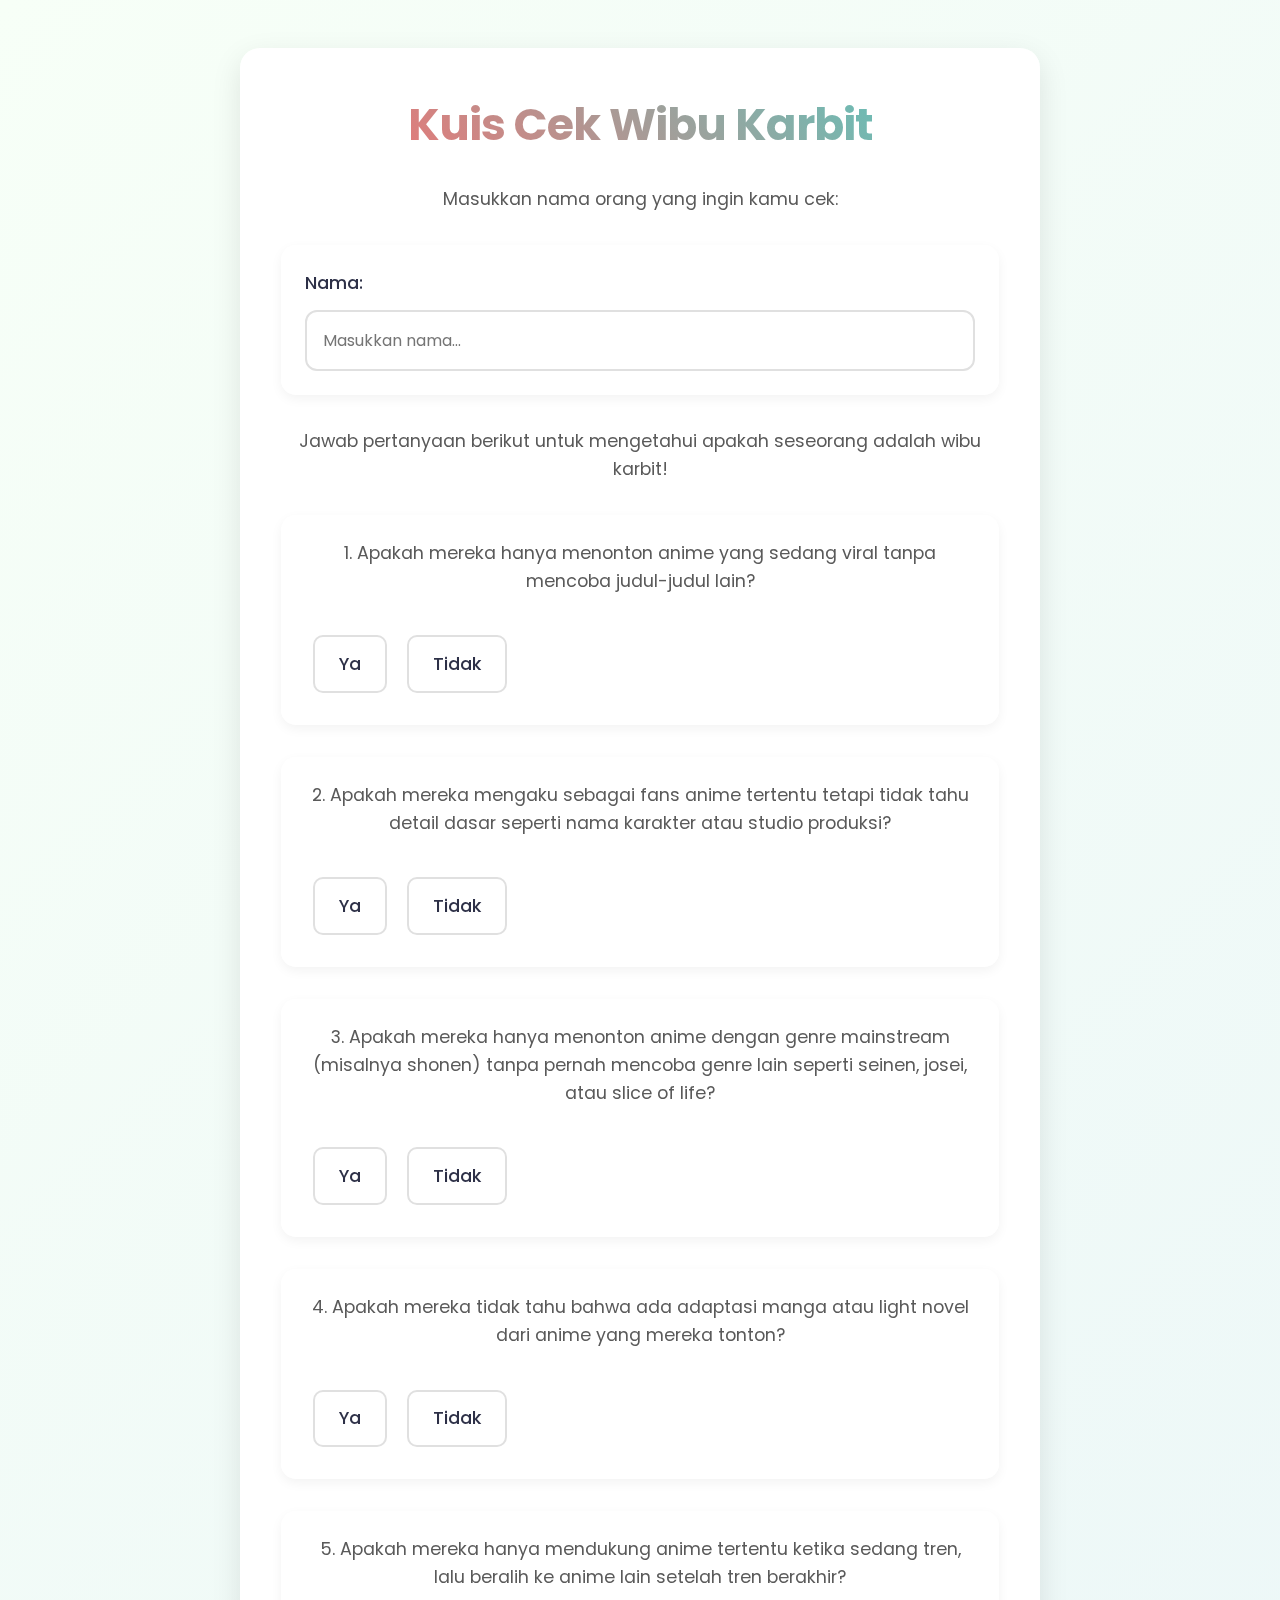
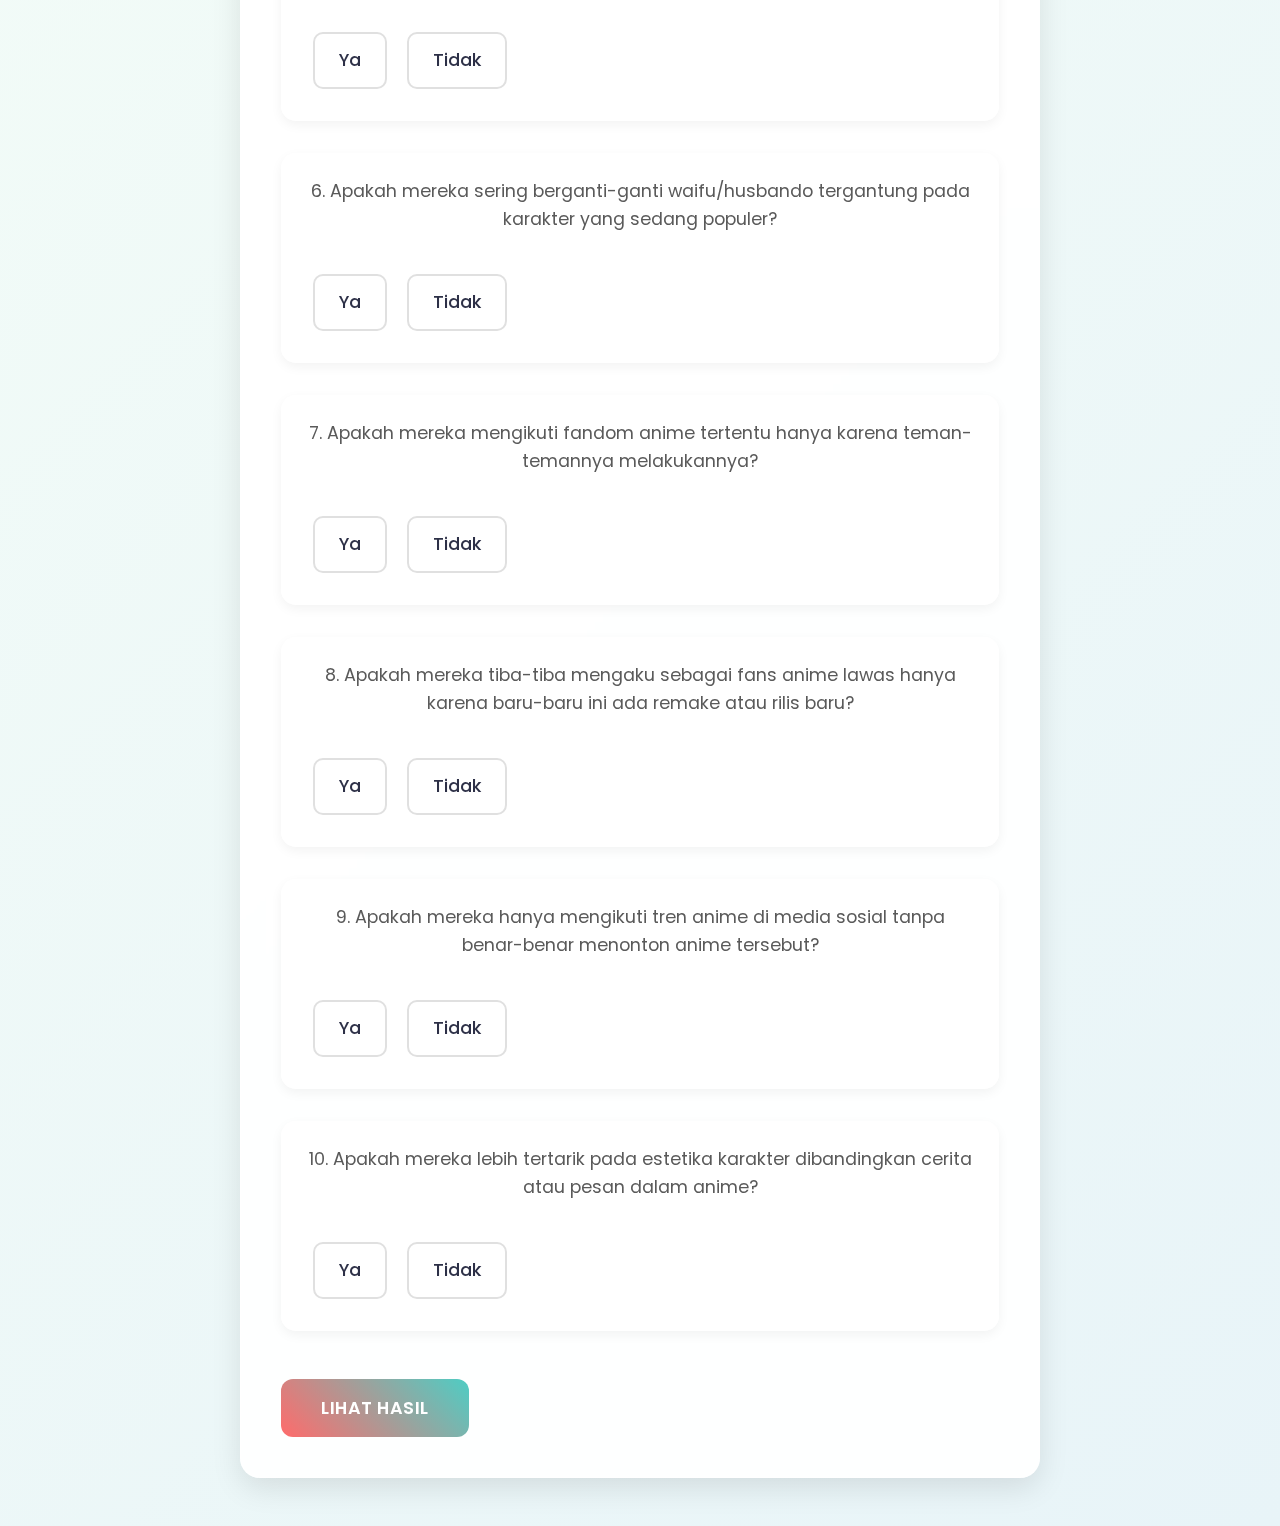
==== quiz.html @ 010d801a "first commit" ====
<!DOCTYPE html>
<html lang="id">
<head>
  <meta charset="UTF-8">
  <meta name="viewport" content="width=device-width, initial-scale=1.0">
  <title>Kuis Cek Karbit</title>
  <link rel="stylesheet" href="styles.css">
</head>
<body>
  <div class="container">
    <h1>Kuis Cek Wibu Karbit</h1>
    <p>Masukkan nama orang yang ingin kamu cek:</p>
    <form id="quizForm">
      <!-- Input Nama -->
      <div class="question">
        <label for="nameInput">Nama:</label>
        <input type="text" id="nameInput" placeholder="Masukkan nama..." required>
      </div>
      <p>Jawab pertanyaan berikut untuk mengetahui apakah seseorang adalah wibu karbit!</p>

      <!-- Pertanyaan 1 -->
      <div class="question">
        <p>1. Apakah mereka hanya menonton anime yang sedang viral tanpa mencoba judul-judul lain?</p>
        <input type="radio" id="q1_yes" name="q1" value="1">
        <label for="q1_yes">Ya</label>
        <input type="radio" id="q1_no" name="q1" value="0">
        <label for="q1_no">Tidak</label>
      </div>

      <!-- Pertanyaan 2 -->
      <div class="question">
        <p>2. Apakah mereka mengaku sebagai fans anime tertentu tetapi tidak tahu detail dasar seperti nama karakter atau studio produksi?</p>
        <input type="radio" id="q2_yes" name="q2" value="1">
        <label for="q2_yes">Ya</label>
        <input type="radio" id="q2_no" name="q2" value="0">
        <label for="q2_no">Tidak</label>
      </div>

      <!-- Pertanyaan 3 -->
      <div class="question">
        <p>3. Apakah mereka hanya menonton anime dengan genre mainstream (misalnya shonen) tanpa pernah mencoba genre lain seperti seinen, josei, atau slice of life?</p>
        <input type="radio" id="q3_yes" name="q3" value="1">
        <label for="q3_yes">Ya</label>
        <input type="radio" id="q3_no" name="q3" value="0">
        <label for="q3_no">Tidak</label>
      </div>

      <!-- Pertanyaan 4 -->
      <div class="question">
        <p>4. Apakah mereka tidak tahu bahwa ada adaptasi manga atau light novel dari anime yang mereka tonton?</p>
        <input type="radio" id="q4_yes" name="q4" value="1">
        <label for="q4_yes">Ya</label>
        <input type="radio" id="q4_no" name="q4" value="0">
        <label for="q4_no">Tidak</label>
      </div>

      <!-- Pertanyaan 5 -->
      <div class="question">
        <p>5. Apakah mereka hanya mendukung anime tertentu ketika sedang tren, lalu beralih ke anime lain setelah tren berakhir?</p>
        <input type="radio" id="q5_yes" name="q5" value="1">
        <label for="q5_yes">Ya</label>
        <input type="radio" id="q5_no" name="q5" value="0">
        <label for="q5_no">Tidak</label>
      </div>

      <!-- Pertanyaan 6 -->
      <div class="question">
        <p>6. Apakah mereka sering berganti-ganti waifu/husbando tergantung pada karakter yang sedang populer?</p>
        <input type="radio" id="q6_yes" name="q6" value="1">
        <label for="q6_yes">Ya</label>
        <input type="radio" id="q6_no" name="q6" value="0">
        <label for="q6_no">Tidak</label>
      </div>

      <!-- Pertanyaan 7 -->
      <div class="question">
        <p>7. Apakah mereka mengikuti fandom anime tertentu hanya karena teman-temannya melakukannya?</p>
        <input type="radio" id="q7_yes" name="q7" value="1">
        <label for="q7_yes">Ya</label>
        <input type="radio" id="q7_no" name="q7" value="0">
        <label for="q7_no">Tidak</label>
      </div>

      <!-- Pertanyaan 8 -->
      <div class="question">
        <p>8. Apakah mereka tiba-tiba mengaku sebagai fans anime lawas hanya karena baru-baru ini ada remake atau rilis baru?</p>
        <input type="radio" id="q8_yes" name="q8" value="1">
        <label for="q8_yes">Ya</label>
        <input type="radio" id="q8_no" name="q8" value="0">
        <label for="q8_no">Tidak</label>
      </div>

      <!-- Pertanyaan 9 -->
      <div class="question">
        <p>9. Apakah mereka hanya mengikuti tren anime di media sosial tanpa benar-benar menonton anime tersebut?</p>
        <input type="radio" id="q9_yes" name="q9" value="1">
        <label for="q9_yes">Ya</label>
        <input type="radio" id="q9_no" name="q9" value="0">
        <label for="q9_no">Tidak</label>
      </div>

      <!-- Pertanyaan 10 -->
      <div class="question">
        <p>10. Apakah mereka lebih tertarik pada estetika karakter dibandingkan cerita atau pesan dalam anime?</p>
        <input type="radio" id="q10_yes" name="q10" value="1">
        <label for="q10_yes">Ya</label>
        <input type="radio" id="q10_no" name="q10" value="0">
        <label for="q10_no">Tidak</label>
      </div>

      <!-- Tombol Submit -->
      <button type="submit" class="btn">Lihat Hasil</button>
    </form>
  </div>

  <script src="script.js"></script>
</body>
</html>
---- styles.css ----
/* styles.css */
@import url('https://fonts.googleapis.com/css2?family=Poppins:wght@400;500;600;700&display=swap');

/* Reset dan Base Styling */
* {
    margin: 0;
    padding: 0;
    box-sizing: border-box;
    font-family: 'Poppins', sans-serif;
  }
  
  :root {
    --primary: #FF6B6B;
    --secondary: #4ECDC4;
    --accent: #FFE66D;
    --dark: #2D3047;
    --light: #F7FFF7;
  }
  
  body {
    display: flex;
    justify-content: center;
    align-items: center;
    flex-direction: column; /* Agar elemen tetap vertikal */
    background: linear-gradient(135deg, var(--light) 0%, #e8f4f8 100%);
    min-height: 100vh;
    color: var(--dark);
    line-height: 1.6;
    padding: 1rem;
  }
  
  /* Container Utama */
  .container {
    max-width: 800px;
    margin: 2rem auto;
    background: rgba(255, 255, 255, 0.95);
    backdrop-filter: blur(10px);
    border-radius: 20px;
    padding: 2.5rem;
    box-shadow: 0 10px 30px rgba(0, 0, 0, 0.1);
    border: 1px solid rgba(255, 255, 255, 0.3);
    transition: transform 0.3s, box-shadow 0.3s;
  }
  
  .container:hover {
    transform: translateY(-5px);
    box-shadow: 0 15px 40px rgba(0, 0, 0, 0.15);
  }
  
  /* Typography */
  h1 {
    font-size: 2.8rem;
    margin-bottom: 1.5rem;
    background: linear-gradient(45deg, var(--primary), var(--secondary));
    -webkit-background-clip: text;
    background-clip: text;
    color: transparent;
    font-weight: 700;
    text-align: center;
    letter-spacing: -1px;
  }
  
  p {
    font-size: 1.1rem;
    color: #5a5a5a;
    margin-bottom: 2rem;
    text-align: center;
  }
  
  /* Form Elements */
  .question {
    margin-bottom: 2rem;
    background: rgba(255, 255, 255, 0.9);
    padding: 1.5rem;
    border-radius: 15px;
    box-shadow: 0 4px 12px rgba(0, 0, 0, 0.05);
  }
  
  label {
    display: block;
    font-weight: 500;
    margin-bottom: 0.8rem;
    color: var(--dark);
    font-size: 1.1rem;
  }
  
  input[type="text"] {
    width: 100%;
    padding: 1rem;
    border: 2px solid #e0e0e0;
    border-radius: 12px;
    font-size: 1rem;
    transition: all 0.3s ease;
    background: rgba(255, 255, 255, 0.9);
  }
  
  input[type="text"]:focus {
    border-color: var(--primary);
    box-shadow: 0 0 0 3px rgba(255, 107, 107, 0.2);
    outline: none;
  }
  
  /* Custom Radio Buttons */
  input[type="radio"] {
    display: none;
  }
  
  input[type="radio"] + label {
    display: inline-flex;
    align-items: center;
    padding: 0.8rem 1.5rem;
    margin: 0.5rem;
    border: 2px solid #e0e0e0;
    border-radius: 10px;
    background: white;
    cursor: pointer;
    transition: all 0.3s ease;
  }
  
  input[type="radio"]:checked + label {
    border-color: var(--primary);
    background: rgba(255, 107, 107, 0.1);
    transform: translateY(-2px);
    box-shadow: 0 4px 12px rgba(255, 107, 107, 0.15);
  }
  
  input[type="radio"] + label:hover {
    border-color: var(--primary);
  }
  
  /* Tombol */
  .btn {
    display: inline-flex;
    align-items: center;
    justify-content: center;
    padding: 1rem 2.5rem;
    background: linear-gradient(45deg, var(--primary), var(--secondary));
    color: white;
    border: none;
    border-radius: 12px;
    font-weight: 600;
    font-size: 1.1rem;
    cursor: pointer;
    transition: all 0.3s ease;
    text-transform: uppercase;
    letter-spacing: 0.5px;
    margin-top: 1rem;
  }
  
  .btn:hover {
    transform: translateY(-2px);
    box-shadow: 0 8px 20px rgba(255, 107, 107, 0.3);
    opacity: 0.95;
  }
  
  /* Hasil */
  #result {
    font-size: 2rem;
    margin: auto; /* Tambahkan margin otomatis */
    padding: 2rem;
    background: rgba(255, 255, 255, 0.9);
    border-radius: 15px;
    box-shadow: 0 4px 12px rgba(0, 0, 0, 0.08);
    animation: fadeIn 0.8s ease-out;
    text-align: center; /* Pastikan teks berada di tengah */
  }
  
  /* Responsive Design */
  @media (max-width: 768px) {
    .container {
      padding: 1.5rem;
      margin: 1rem;
    }
    
    h1 {
      font-size: 2rem;
    }
    
    .question {
      padding: 1rem;
    }
    
    input[type="radio"] + label {
      width: 100%;
      margin: 0.3rem 0;
    }
  }
  
  /* Animasi */
  @keyframes fadeIn {
    from {
      opacity: 0;
      transform: translateY(20px);
    }
    to {
      opacity: 1;
      transform: translateY(0);
    }
  }
  
  .fade-in {
    animation: fadeIn 0.6s ease-out;
  }
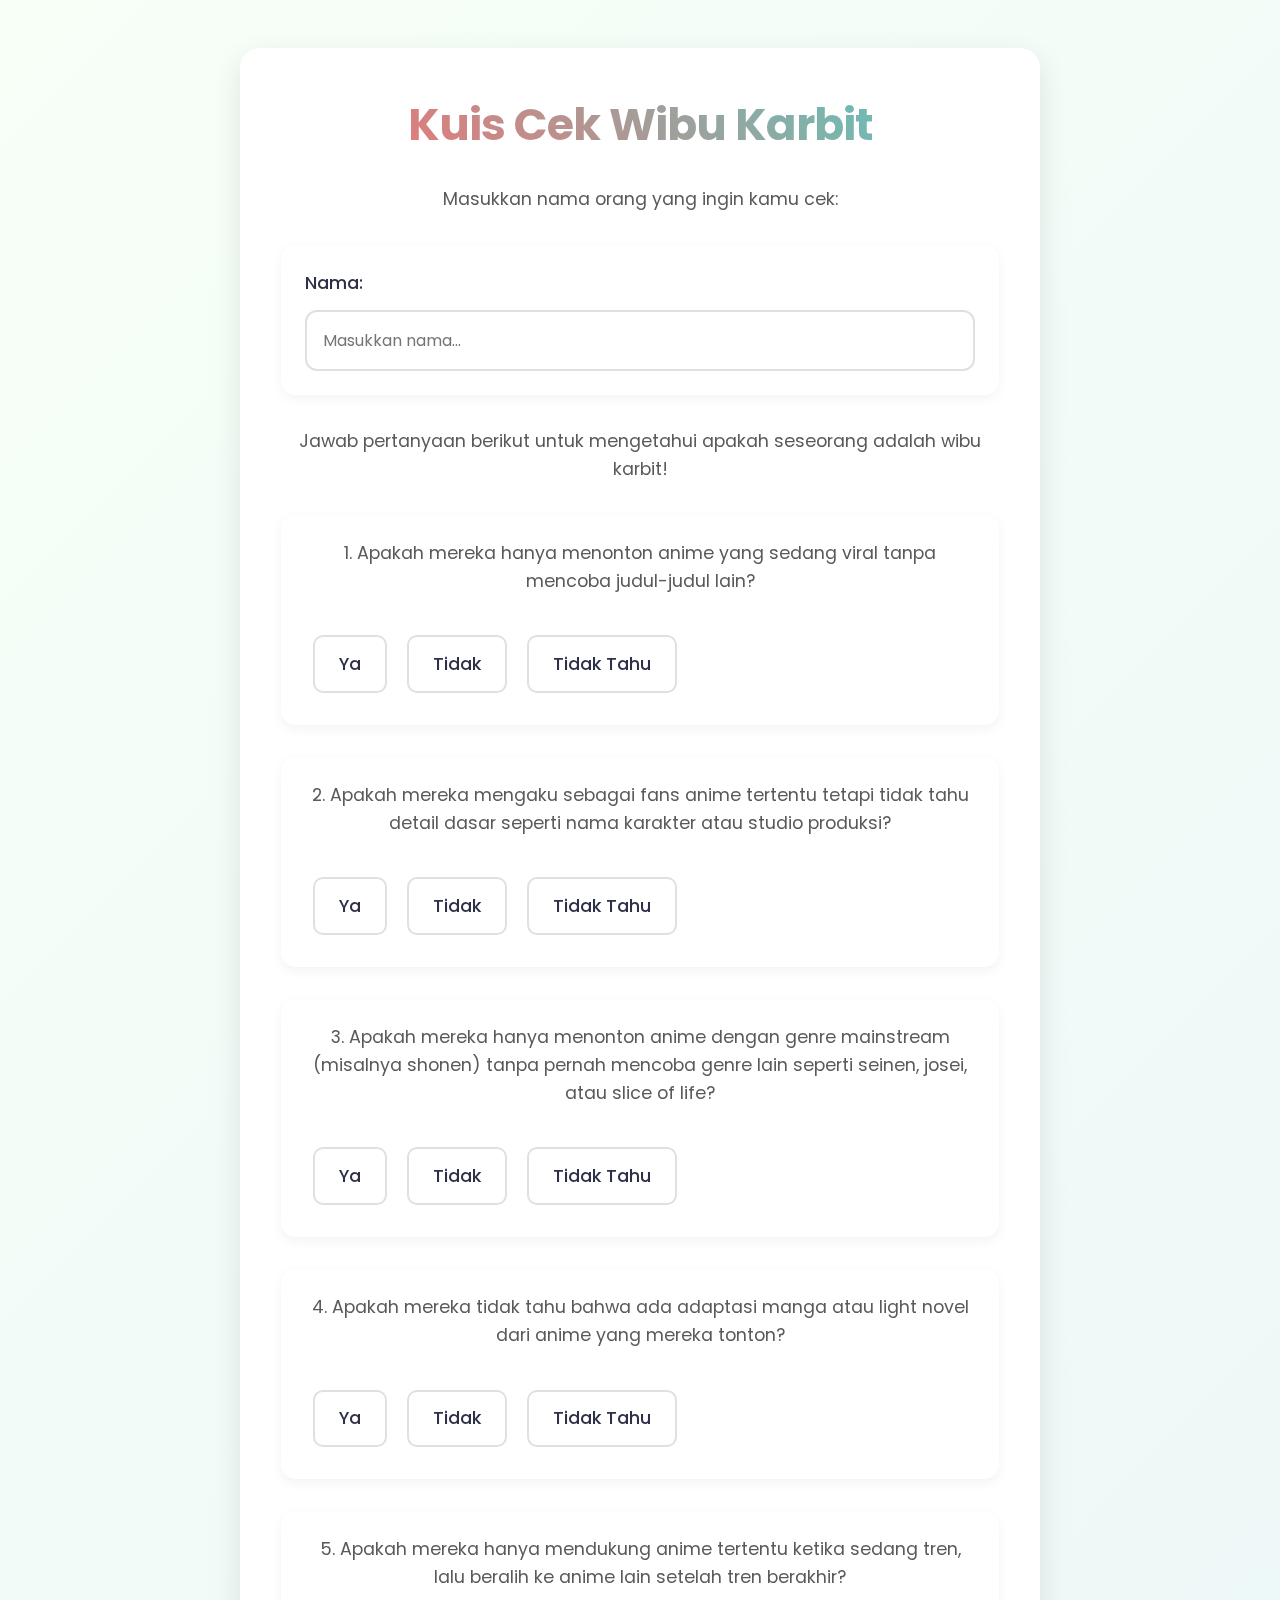
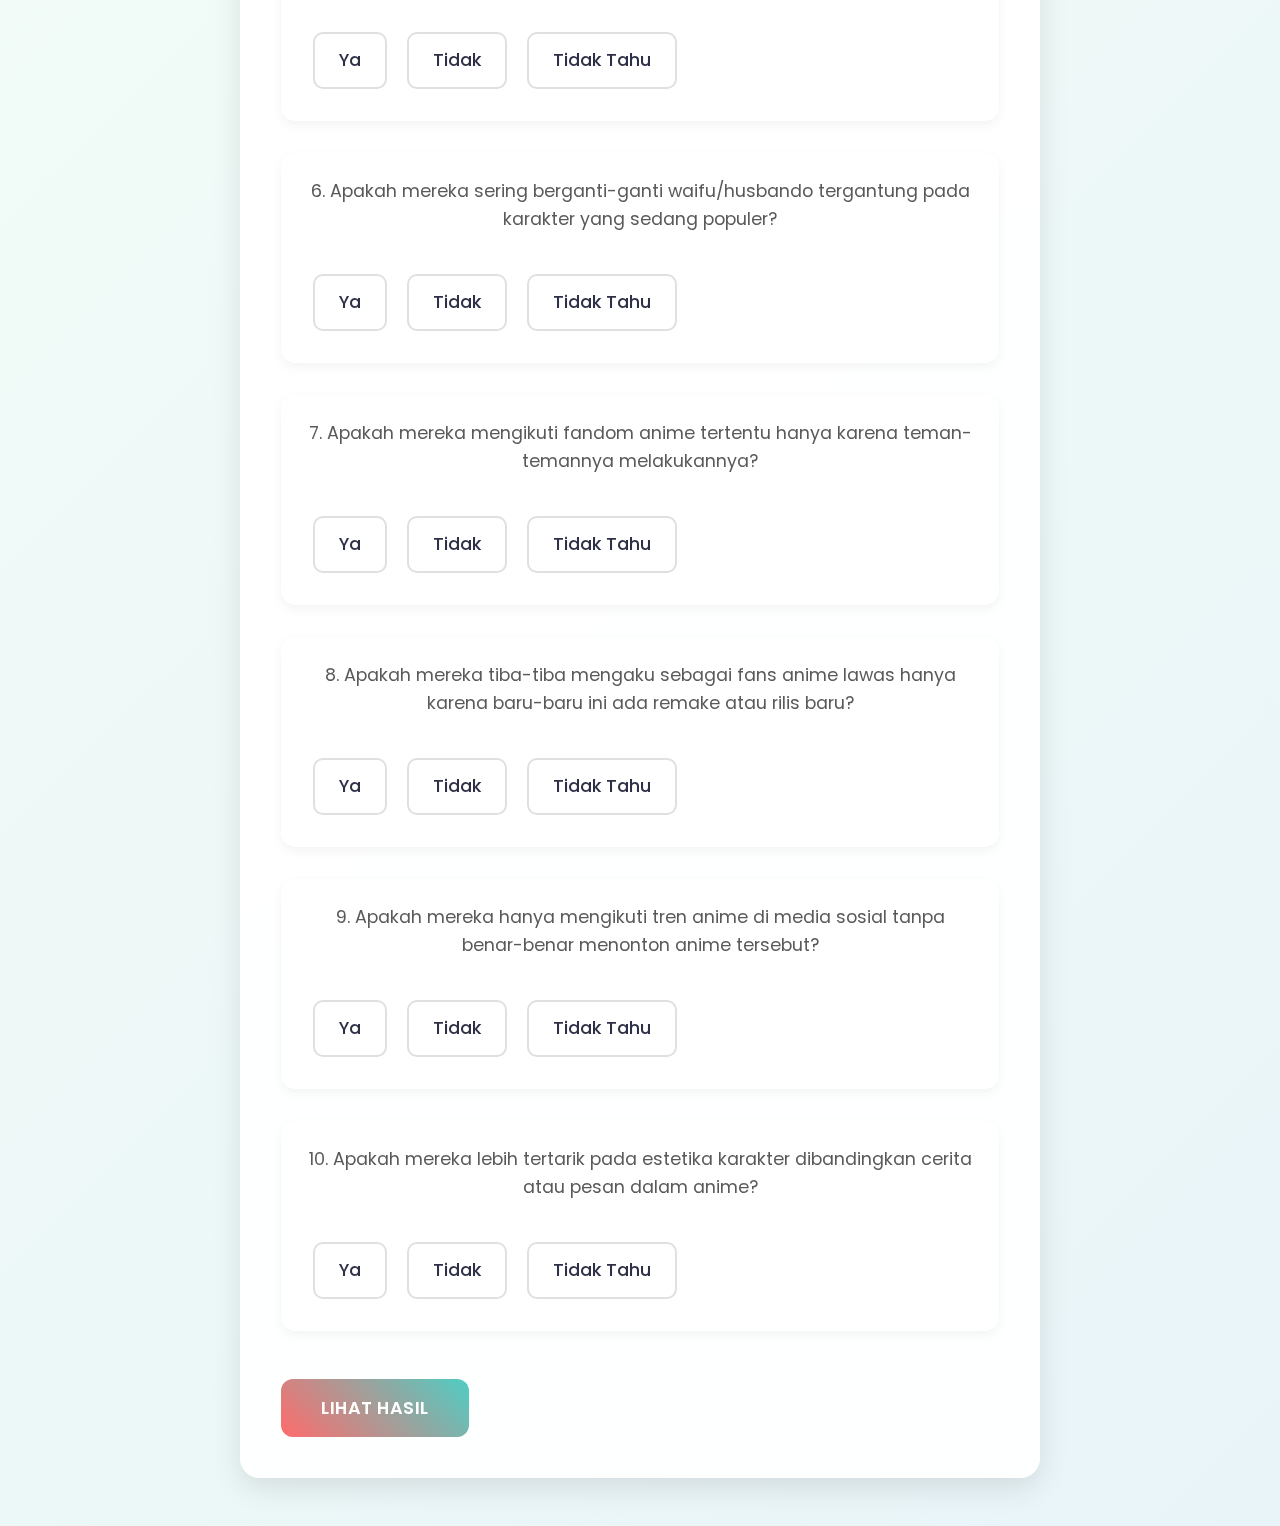
==== commit 53413b6d: "tidak tau" ====
--- a/quiz.html
+++ b/quiz.html
@@ -18,95 +18,115 @@
       </div>
       <p>Jawab pertanyaan berikut untuk mengetahui apakah seseorang adalah wibu karbit!</p>
 
-      <!-- Pertanyaan 1 -->
-      <div class="question">
-        <p>1. Apakah mereka hanya menonton anime yang sedang viral tanpa mencoba judul-judul lain?</p>
-        <input type="radio" id="q1_yes" name="q1" value="1">
-        <label for="q1_yes">Ya</label>
-        <input type="radio" id="q1_no" name="q1" value="0">
-        <label for="q1_no">Tidak</label>
-      </div>
-
-      <!-- Pertanyaan 2 -->
-      <div class="question">
-        <p>2. Apakah mereka mengaku sebagai fans anime tertentu tetapi tidak tahu detail dasar seperti nama karakter atau studio produksi?</p>
-        <input type="radio" id="q2_yes" name="q2" value="1">
-        <label for="q2_yes">Ya</label>
-        <input type="radio" id="q2_no" name="q2" value="0">
-        <label for="q2_no">Tidak</label>
-      </div>
-
-      <!-- Pertanyaan 3 -->
-      <div class="question">
-        <p>3. Apakah mereka hanya menonton anime dengan genre mainstream (misalnya shonen) tanpa pernah mencoba genre lain seperti seinen, josei, atau slice of life?</p>
-        <input type="radio" id="q3_yes" name="q3" value="1">
-        <label for="q3_yes">Ya</label>
-        <input type="radio" id="q3_no" name="q3" value="0">
-        <label for="q3_no">Tidak</label>
-      </div>
-
-      <!-- Pertanyaan 4 -->
-      <div class="question">
-        <p>4. Apakah mereka tidak tahu bahwa ada adaptasi manga atau light novel dari anime yang mereka tonton?</p>
-        <input type="radio" id="q4_yes" name="q4" value="1">
-        <label for="q4_yes">Ya</label>
-        <input type="radio" id="q4_no" name="q4" value="0">
-        <label for="q4_no">Tidak</label>
-      </div>
-
-      <!-- Pertanyaan 5 -->
-      <div class="question">
-        <p>5. Apakah mereka hanya mendukung anime tertentu ketika sedang tren, lalu beralih ke anime lain setelah tren berakhir?</p>
-        <input type="radio" id="q5_yes" name="q5" value="1">
-        <label for="q5_yes">Ya</label>
-        <input type="radio" id="q5_no" name="q5" value="0">
-        <label for="q5_no">Tidak</label>
-      </div>
-
-      <!-- Pertanyaan 6 -->
-      <div class="question">
-        <p>6. Apakah mereka sering berganti-ganti waifu/husbando tergantung pada karakter yang sedang populer?</p>
-        <input type="radio" id="q6_yes" name="q6" value="1">
-        <label for="q6_yes">Ya</label>
-        <input type="radio" id="q6_no" name="q6" value="0">
-        <label for="q6_no">Tidak</label>
-      </div>
-
-      <!-- Pertanyaan 7 -->
-      <div class="question">
-        <p>7. Apakah mereka mengikuti fandom anime tertentu hanya karena teman-temannya melakukannya?</p>
-        <input type="radio" id="q7_yes" name="q7" value="1">
-        <label for="q7_yes">Ya</label>
-        <input type="radio" id="q7_no" name="q7" value="0">
-        <label for="q7_no">Tidak</label>
-      </div>
-
-      <!-- Pertanyaan 8 -->
-      <div class="question">
-        <p>8. Apakah mereka tiba-tiba mengaku sebagai fans anime lawas hanya karena baru-baru ini ada remake atau rilis baru?</p>
-        <input type="radio" id="q8_yes" name="q8" value="1">
-        <label for="q8_yes">Ya</label>
-        <input type="radio" id="q8_no" name="q8" value="0">
-        <label for="q8_no">Tidak</label>
-      </div>
-
-      <!-- Pertanyaan 9 -->
-      <div class="question">
-        <p>9. Apakah mereka hanya mengikuti tren anime di media sosial tanpa benar-benar menonton anime tersebut?</p>
-        <input type="radio" id="q9_yes" name="q9" value="1">
-        <label for="q9_yes">Ya</label>
-        <input type="radio" id="q9_no" name="q9" value="0">
-        <label for="q9_no">Tidak</label>
-      </div>
-
-      <!-- Pertanyaan 10 -->
-      <div class="question">
-        <p>10. Apakah mereka lebih tertarik pada estetika karakter dibandingkan cerita atau pesan dalam anime?</p>
-        <input type="radio" id="q10_yes" name="q10" value="1">
-        <label for="q10_yes">Ya</label>
-        <input type="radio" id="q10_no" name="q10" value="0">
-        <label for="q10_no">Tidak</label>
-      </div>
+<!-- Pertanyaan 1 -->
+<div class="question">
+    <p>1. Apakah mereka hanya menonton anime yang sedang viral tanpa mencoba judul-judul lain?</p>
+    <input type="radio" id="q1_yes" name="q1" value="1">
+    <label for="q1_yes">Ya</label>
+    <input type="radio" id="q1_no" name="q1" value="0">
+    <label for="q1_no">Tidak</label>
+    <input type="radio" id="q1_unknown" name="q1" value="0">
+    <label for="q1_unknown">Tidak Tahu</label>
+  </div>
+  
+  <!-- Pertanyaan 2 -->
+  <div class="question">
+    <p>2. Apakah mereka mengaku sebagai fans anime tertentu tetapi tidak tahu detail dasar seperti nama karakter atau studio produksi?</p>
+    <input type="radio" id="q2_yes" name="q2" value="1">
+    <label for="q2_yes">Ya</label>
+    <input type="radio" id="q2_no" name="q2" value="0">
+    <label for="q2_no">Tidak</label>
+    <input type="radio" id="q2_unknown" name="q2" value="0">
+    <label for="q2_unknown">Tidak Tahu</label>
+  </div>
+  
+  <!-- Pertanyaan 3 -->
+  <div class="question">
+    <p>3. Apakah mereka hanya menonton anime dengan genre mainstream (misalnya shonen) tanpa pernah mencoba genre lain seperti seinen, josei, atau slice of life?</p>
+    <input type="radio" id="q3_yes" name="q3" value="1">
+    <label for="q3_yes">Ya</label>
+    <input type="radio" id="q3_no" name="q3" value="0">
+    <label for="q3_no">Tidak</label>
+    <input type="radio" id="q3_unknown" name="q3" value="0">
+    <label for="q3_unknown">Tidak Tahu</label>
+  </div>
+  
+  <!-- Pertanyaan 4 -->
+  <div class="question">
+    <p>4. Apakah mereka tidak tahu bahwa ada adaptasi manga atau light novel dari anime yang mereka tonton?</p>
+    <input type="radio" id="q4_yes" name="q4" value="1">
+    <label for="q4_yes">Ya</label>
+    <input type="radio" id="q4_no" name="q4" value="0">
+    <label for="q4_no">Tidak</label>
+    <input type="radio" id="q4_unknown" name="q4" value="0">
+    <label for="q4_unknown">Tidak Tahu</label>
+  </div>
+  
+  <!-- Pertanyaan 5 -->
+  <div class="question">
+    <p>5. Apakah mereka hanya mendukung anime tertentu ketika sedang tren, lalu beralih ke anime lain setelah tren berakhir?</p>
+    <input type="radio" id="q5_yes" name="q5" value="1">
+    <label for="q5_yes">Ya</label>
+    <input type="radio" id="q5_no" name="q5" value="0">
+    <label for="q5_no">Tidak</label>
+    <input type="radio" id="q5_unknown" name="q5" value="0">
+    <label for="q5_unknown">Tidak Tahu</label>
+  </div>
+  
+  <!-- Pertanyaan 6 -->
+  <div class="question">
+    <p>6. Apakah mereka sering berganti-ganti waifu/husbando tergantung pada karakter yang sedang populer?</p>
+    <input type="radio" id="q6_yes" name="q6" value="1">
+    <label for="q6_yes">Ya</label>
+    <input type="radio" id="q6_no" name="q6" value="0">
+    <label for="q6_no">Tidak</label>
+    <input type="radio" id="q6_unknown" name="q6" value="0">
+    <label for="q6_unknown">Tidak Tahu</label>
+  </div>
+  
+  <!-- Pertanyaan 7 -->
+  <div class="question">
+    <p>7. Apakah mereka mengikuti fandom anime tertentu hanya karena teman-temannya melakukannya?</p>
+    <input type="radio" id="q7_yes" name="q7" value="1">
+    <label for="q7_yes">Ya</label>
+    <input type="radio" id="q7_no" name="q7" value="0">
+    <label for="q7_no">Tidak</label>
+    <input type="radio" id="q7_unknown" name="q7" value="0">
+    <label for="q7_unknown">Tidak Tahu</label>
+  </div>
+  
+  <!-- Pertanyaan 8 -->
+  <div class="question">
+    <p>8. Apakah mereka tiba-tiba mengaku sebagai fans anime lawas hanya karena baru-baru ini ada remake atau rilis baru?</p>
+    <input type="radio" id="q8_yes" name="q8" value="1">
+    <label for="q8_yes">Ya</label>
+    <input type="radio" id="q8_no" name="q8" value="0">
+    <label for="q8_no">Tidak</label>
+    <input type="radio" id="q8_unknown" name="q8" value="0">
+    <label for="q8_unknown">Tidak Tahu</label>
+  </div>
+  
+  <!-- Pertanyaan 9 -->
+  <div class="question">
+    <p>9. Apakah mereka hanya mengikuti tren anime di media sosial tanpa benar-benar menonton anime tersebut?</p>
+    <input type="radio" id="q9_yes" name="q9" value="1">
+    <label for="q9_yes">Ya</label>
+    <input type="radio" id="q9_no" name="q9" value="0">
+    <label for="q9_no">Tidak</label>
+    <input type="radio" id="q9_unknown" name="q9" value="0">
+    <label for="q9_unknown">Tidak Tahu</label>
+  </div>
+  
+  <!-- Pertanyaan 10 -->
+  <div class="question">
+    <p>10. Apakah mereka lebih tertarik pada estetika karakter dibandingkan cerita atau pesan dalam anime?</p>
+    <input type="radio" id="q10_yes" name="q10" value="1">
+    <label for="q10_yes">Ya</label>
+    <input type="radio" id="q10_no" name="q10" value="0">
+    <label for="q10_no">Tidak</label>
+    <input type="radio" id="q10_unknown" name="q10" value="0">
+    <label for="q10_unknown">Tidak Tahu</label>
+  </div>
 
       <!-- Tombol Submit -->
       <button type="submit" class="btn">Lihat Hasil</button>
